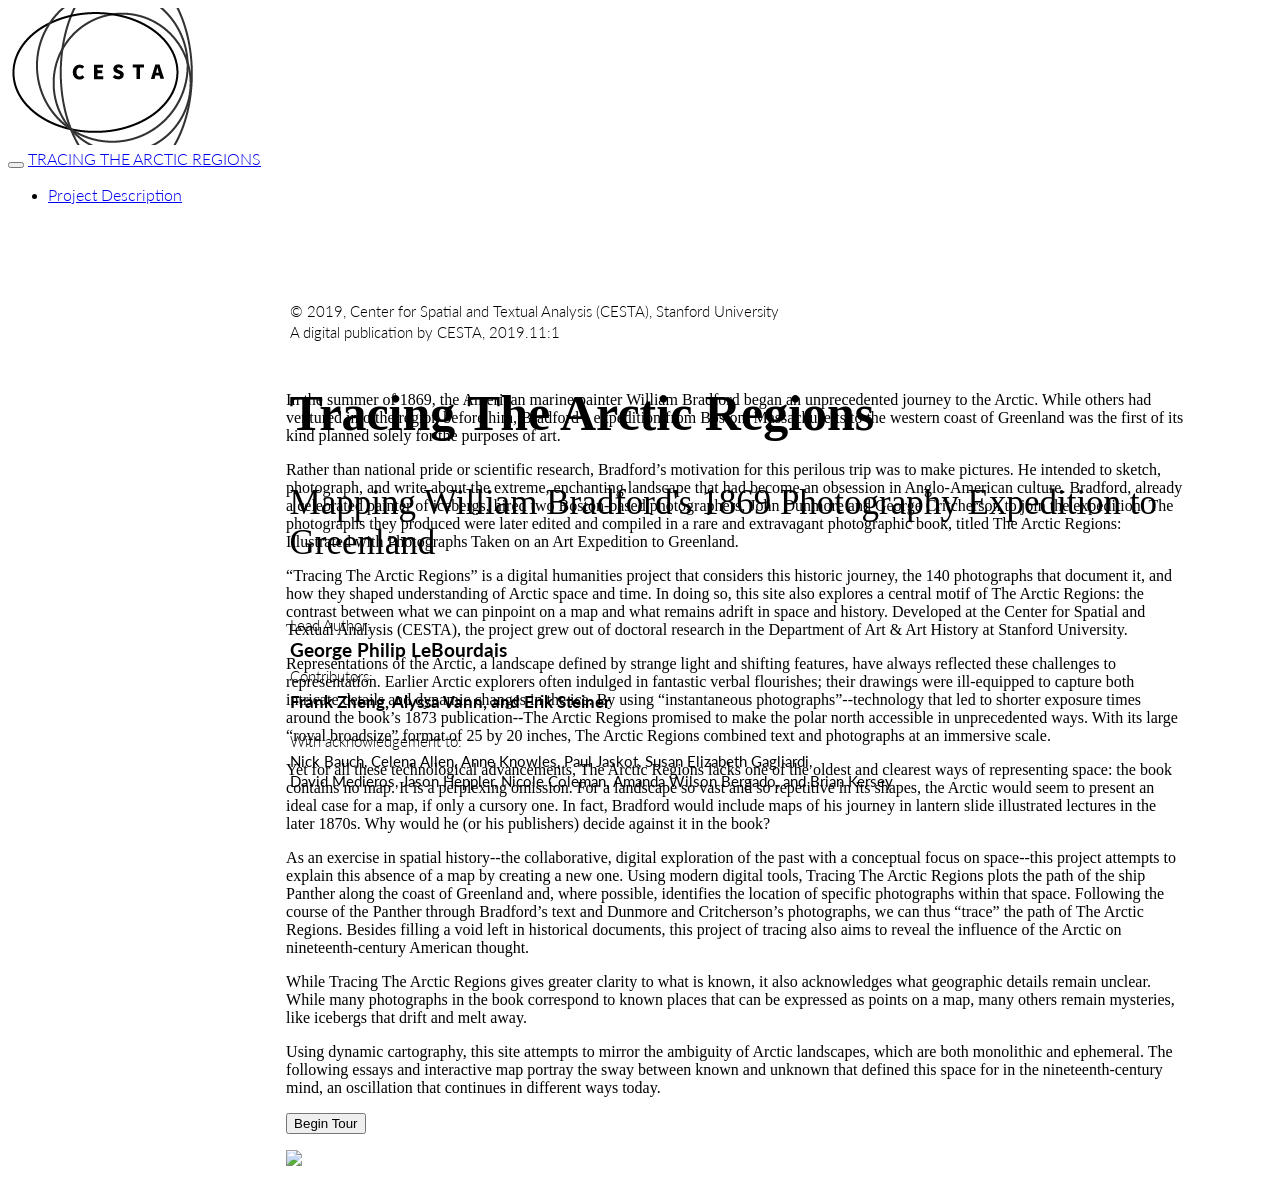
==== index.html @ 44d736f7 "Sync all pages with live Stanford version The GitHub repo had older/stripped-down versions of the HT" ====
<!DOCTYPE html>
<html lang="en">
  <head>
    <meta charset="utf-8">
    <meta http-equiv="X-UA-Compatible" content="IE=edge">
    <meta name="viewport" content="width=device-width, initial-scale=1">
    <!-- The above 3 meta tags *must* come first in the head; any other head content must come *after* these tags -->
    <title>Arctic Regions</title>
    
    <!-- <link rel="stylesheet" href="https://cdnjs.cloudflare.com/ajax/libs/meyer-reset/2.0/reset.min.css"> -->

    <!-- Bootstrap -->
    <link href="bootstrap-3.3.7/css/bootstrap.min.css" rel="stylesheet">
	<link href="https://fonts.googleapis.com/css?family=Crimson+Text:400,400i,600,600i,700,700i|Lato:100,100i,300,300i,400,400i,700,700i,900,900i&display=swap" rel="stylesheet">

    <!-- HTML5 shim and Respond.js for IE8 support of HTML5 elements and media queries -->
    <!-- WARNING: Respond.js doesn't work if you view the page via file:// -->
    <!--[if lt IE 9]>
      <script src="https://oss.maxcdn.com/html5shiv/3.7.3/html5shiv.min.js"></script>
      <script src="https://oss.maxcdn.com/respond/1.4.2/respond.min.js"></script>
    <![endif]-->
  </head>

  <body>

    <!-- navigation -->
    <nav id="nav" class="navbar navbar-fixed-top navbar-book">
              <a class="navbar-brand" style="padding:0px;" href="https://cesta.stanford.edu">
            <img alt="Brand" src="images/cesta_logo_b-01.png" height="100%" style="overflow:hidden;"/>
          </a>
      <div class="container-fluid">
        <div class="navbar-header">
          <button type="button" class="navbar-toggle" data-toggle="collapse" data-target="#myNavbar">
            <span class="icon-bar"></span>
            <span class="icon-bar"></span>
            <span class="icon-bar"></span>
          </button>


          <a class="navbar-brand" href="index.html" style='margin-left:0px;font-weight:300;font-family:"Lato",sans-serif;'>TRACING THE ARCTIC REGIONS</a>
        </div>

        <div class="collapse navbar-collapse" id="myNavbar">
          <ul class="nav navbar-nav navbar-right">

            <li><a href="project-description.html" style='font-weight:300;font-family:"Lato",sans-serif;'>Project Description</a></li>
            <!--<li><a href="contributors.html">Contributors</a></li>-->
          </ul>
        </div>
      </div>
    </nav>



  <div style="line-height:40px; margin-left: 22%; margin-top:50px; width:70%; position:absolute; z-index:100">
  
  <p style='line-height:20px;margin-top:30px;'><span style='font-size:11.5pt;font-weight:300;font-family:"Lato",sans-serif;valign:center;'>© 2019, Center for Spatial and Textual Analysis (CESTA), Stanford University<br>A digital publication by CESTA, 2019.11:1</span></p>

  
      <p style="font-size: 50px;margin-top:50px;font-weight:700;">
        Tracing The Arctic Regions
      </p>
      <p style="font-size: 35px;font-weight:400i;">
        Mapping William Bradford's 1869 Photography Expedition to Greenland
      </p>
      <p style='line-height:25px;margin-top:50px;'><span style='font-size:11.5pt;font-weight:300;font-family:"Lato",sans-serif;'>Lead Author: </span><br><b><span
style='font-size:14pt;font-weight:700;font-family:"Lato",sans-serif;'>George Philip LeBourdais</span></b><br>
<span style='font-size:11.5pt;font-weight:300;font-family:"Lato",sans-serif;'>Contributors: </span><br><b><span
style='font-size:13pt;font-weight:700;font-family:"Lato",sans-serif;'>Frank
Zheng, Alyssa Vann, and Erik Steiner</b></span></p>
<p style='line-height:20px;'><span style='font-size:11.5pt;font-family:"Lato",sans-serif;font-weight:300;'>With
acknowledgement to:</span><br>
<span style='font-size:11.0pt;font-weight:400;font-style:normal;font-family:"Lato",sans-serif;'>Nick Bauch, Celena Allen, Anne Knowles, Paul Jaskot, Susan Elizabeth Gagliardi,<br>David Medieros, Jason Heppler, Nicole Coleman, Amanda Wilson Bergado, and Brian Kersey</span></p>
  </div>
  <div>
  
</div>

<div id="intro-video-container" style="min-width:1500px"><span>
      <video style="overflow:hidden;" id="intro-video" autoplay loop>
          <source src="assets/homepage.mp4" type="video/mp4" />
      </video>
      </span>
    </div>

    <div id="homepage-text-outer">
      <div style="width:900px; margin-left: 22%;">
        <p></p>

        <p>
        In the summer of 1869, the American marine painter William Bradford began an unprecedented journey to the Arctic. While others had ventured into the region before him, Bradford’s expedition from Boston, Massachusetts to the western coast of Greenland was the first of its kind planned solely for the purposes of art.
        </p>

        <p>
        Rather than national pride or scientific research, Bradford’s motivation for this perilous trip was to make pictures. He intended to sketch, photograph, and write about the extreme, enchanting landscape that had become an obsession in Anglo-American culture. Bradford, already a celebrated painter of icebergs, hired two Boston-based photographers, John Dunmore and George Critcherson to join the expedition. The photographs they produced were later edited and compiled in a rare and extravagant photographic book, titled The Arctic Regions: Illustrated with Photographs Taken on an Art Expedition to Greenland.
        </p>

        <p>
        “Tracing The Arctic Regions” is a digital humanities project that considers this historic journey, the 140 photographs that document it, and how they shaped understanding of Arctic space and time. In doing so, this site also explores a central motif of The Arctic Regions: the contrast between what we can pinpoint on a map and what remains adrift in space and history. Developed at the Center for Spatial and Textual Analysis (CESTA), the project grew out of doctoral research in the Department of Art &amp; Art History at Stanford University.
        </p>

        <p>
        Representations of the Arctic, a landscape defined by strange light and shifting features, have always reflected these challenges to representation. Earlier Arctic explorers often indulged in fantastic verbal flourishes; their drawings were ill-equipped to capture both intricate details and dynamic changes in the ice. By using “instantaneous photographs”--technology that led to shorter exposure times around the book’s 1873 publication--The Arctic Regions promised to make the polar north accessible in unprecedented ways. With its large “royal broadsize” format of 25 by 20 inches, The Arctic Regions combined text and photographs at an immersive scale.
        </p>

        <p>
        Yet for all these technological advancements, The Arctic Regions lacks one of the oldest and clearest ways of representing space: the book contains no map. It is a perplexing omission. For a landscape so vast and so repetitive in its shapes, the Arctic would seem to present an ideal case for a map, if only a cursory one. In fact, Bradford would include maps of his journey in lantern slide illustrated lectures in the later 1870s. Why would he (or his publishers) decide against it in the book?
        </p>

        <p>
        As an exercise in spatial history--the collaborative, digital exploration of the past with a conceptual focus on space--this project attempts to explain this absence of a map by creating a new one. Using modern digital tools, Tracing The Arctic Regions plots the path of the ship Panther along the coast of Greenland and, where possible, identifies the location of specific photographs within that space. Following the course of the Panther through Bradford’s text and Dunmore and Critcherson’s photographs, we can thus “trace” the path of The Arctic Regions. Besides filling a void left in historical documents, this project of tracing also aims to reveal the influence of the Arctic on nineteenth-century American thought.
        </p>

        <p>
        While Tracing The Arctic Regions gives greater clarity to what is known, it also acknowledges what geographic details remain unclear. While many photographs in the book correspond to known places that can be expressed as points on a map, many others remain mysteries, like icebergs that drift and melt away.
        </p>

        <p>
        Using dynamic cartography, this site attempts to mirror the ambiguity of Arctic landscapes, which are both monolithic and ephemeral. The following essays and interactive map portray the sway between known and unknown that defined this space for in the nineteenth-century mind, an oscillation that continues in different ways today.
        </p>

<p>
<button class="btn btn-lg btn-success" onclick="window.location.href = 'narrative.html';">Begin Tour</button>
<p>
<p>
        <a href="narrative.html">
          <img id="book-image" src="images/HomePage_ArcticRegionsCover.jpg"/>
        </a>
      </p>
      </div>
    </div>

    <script src='http://cdnjs.cloudflare.com/ajax/libs/jquery/2.1.3/jquery.min.js'></script>
    <!-- jQuery (necessary for Bootstrap's JavaScript plugins) -->
    <script src="https://ajax.googleapis.com/ajax/libs/jquery/1.12.4/jquery.min.js"></script>
    <!-- Include all compiled plugins (below), or include individual files as needed -->
    <script src="bootstrap-3.3.7/js/bootstrap.min.js"></script>

    <!-- d3 -->
    <script src="https://d3js.org/d3.v3.min.js"></script>
    <script src="https://d3js.org/topojson.v1.min.js"></script>
    <script src="https://d3js.org/queue.v1.min.js"></script>

  </body>
</html>
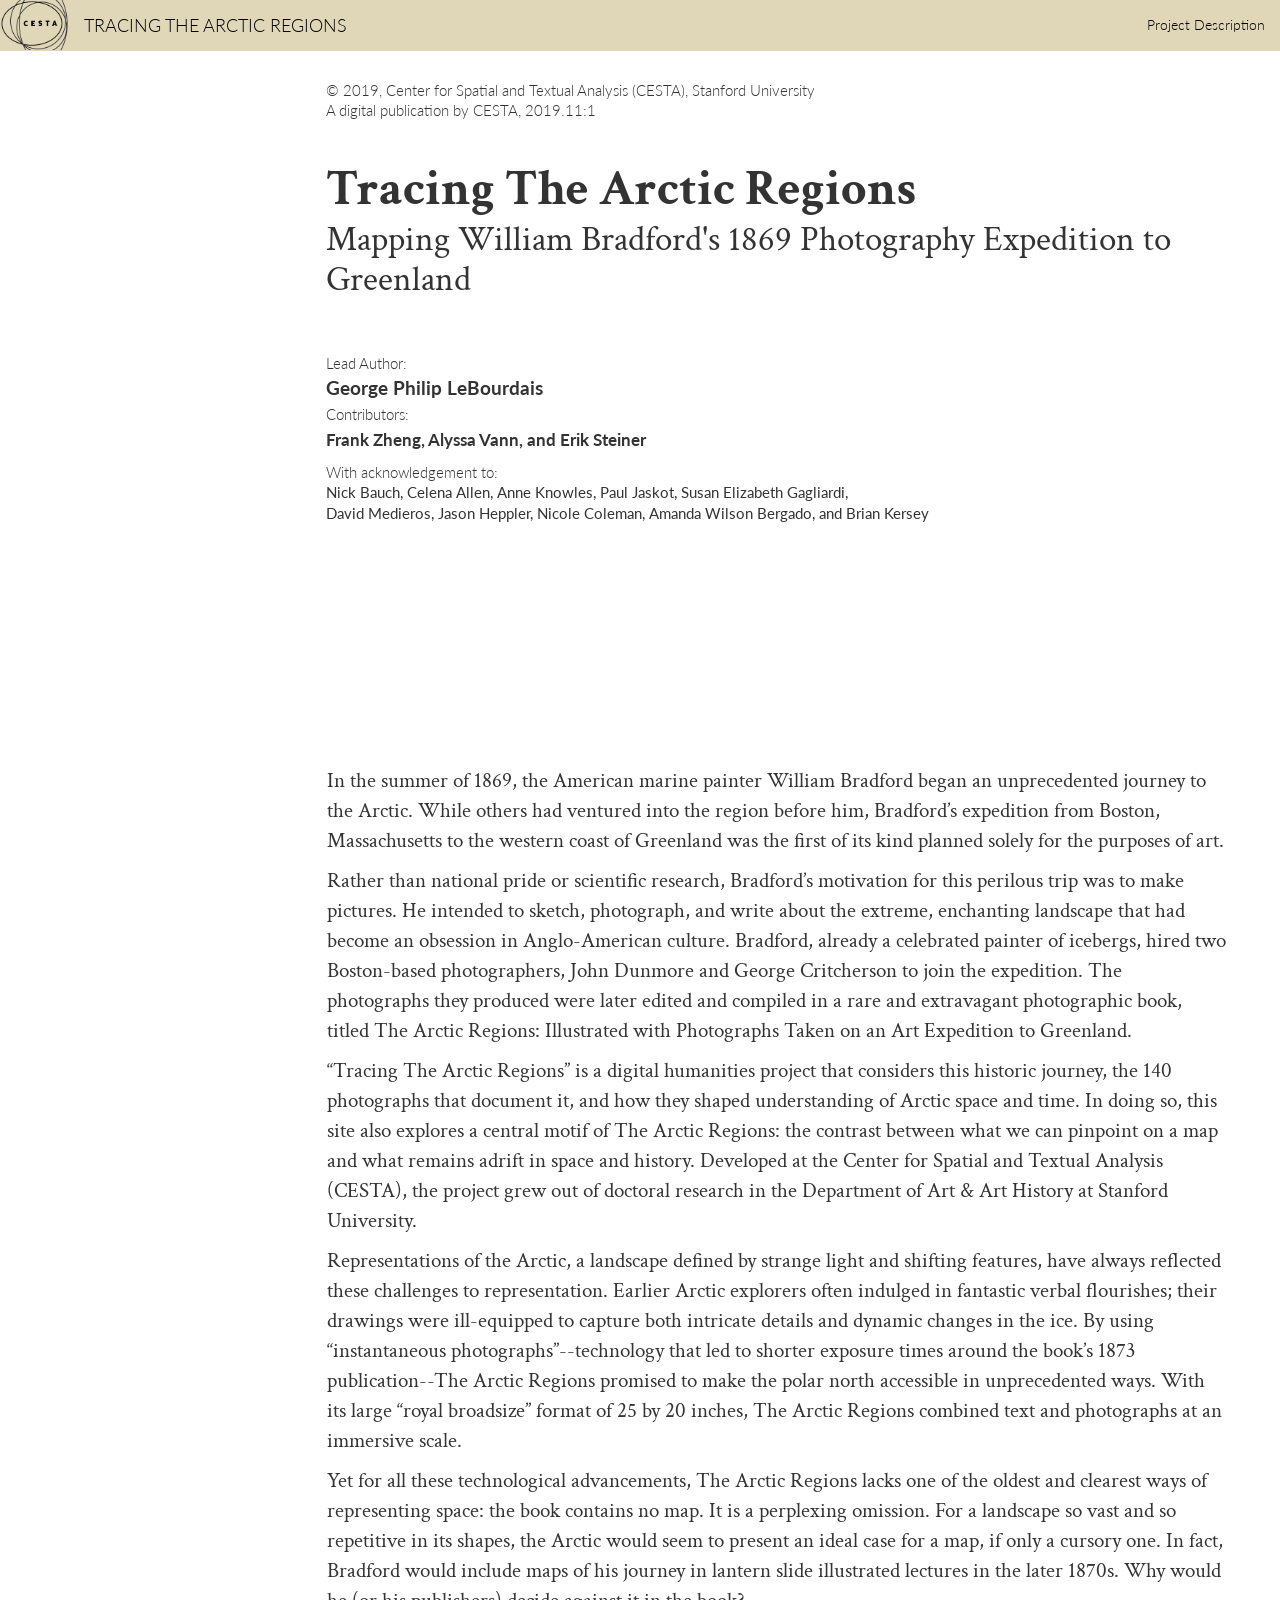
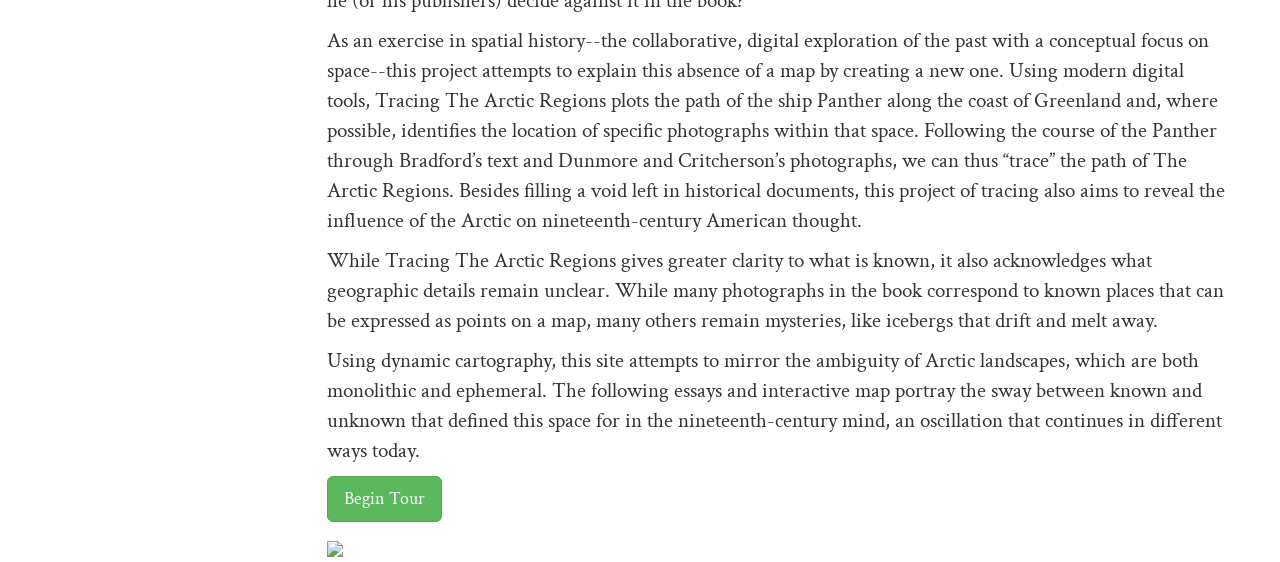
==== commit 39255e65: "Fix homepage layout: sync CSS with Stanford, enable video autoplay - Replaced bootstrap.min.css and " ====
--- a/index.html
+++ b/index.html
@@ -77,7 +77,7 @@
 </div>
 
 <div id="intro-video-container" style="min-width:1500px"><span>
-      <video style="overflow:hidden;" id="intro-video" autoplay loop>
+      <video style="overflow:hidden;" id="intro-video" autoplay loop muted playsinline>
           <source src="assets/homepage.mp4" type="video/mp4" />
       </video>
       </span>
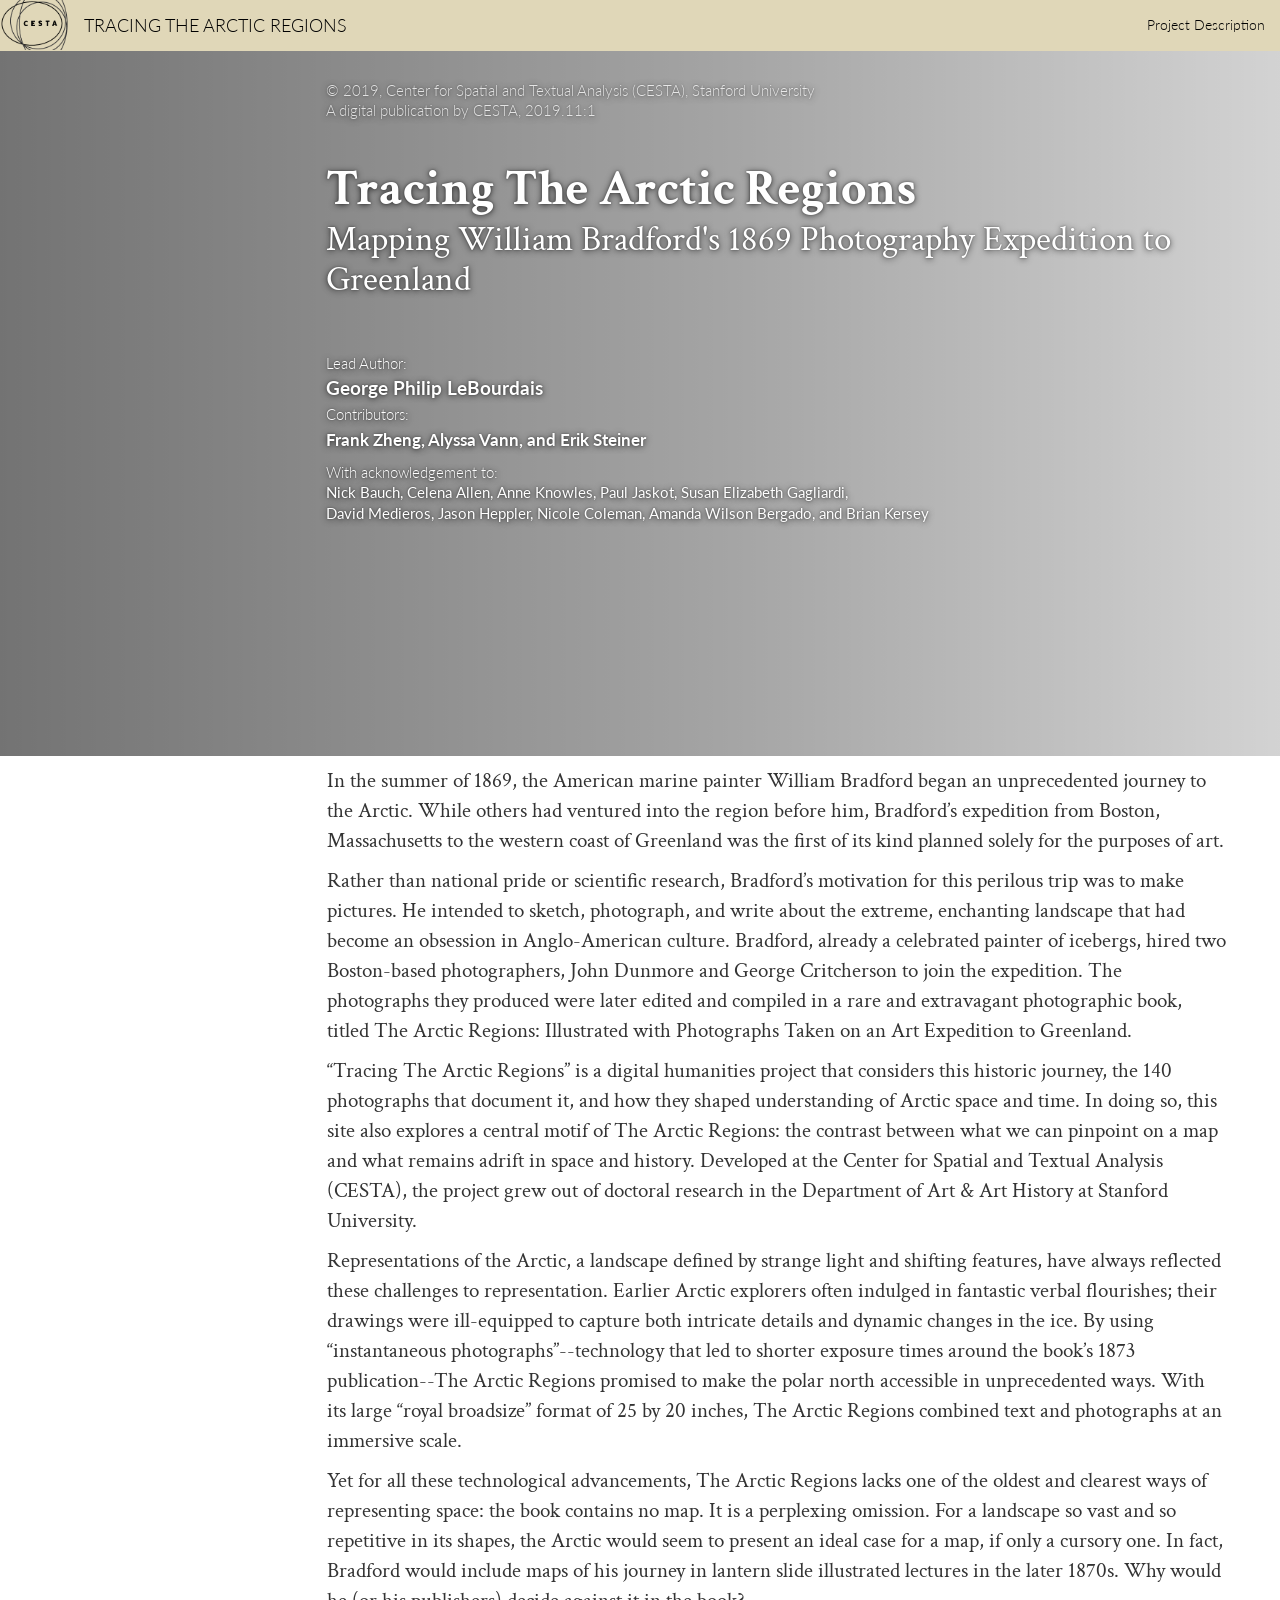
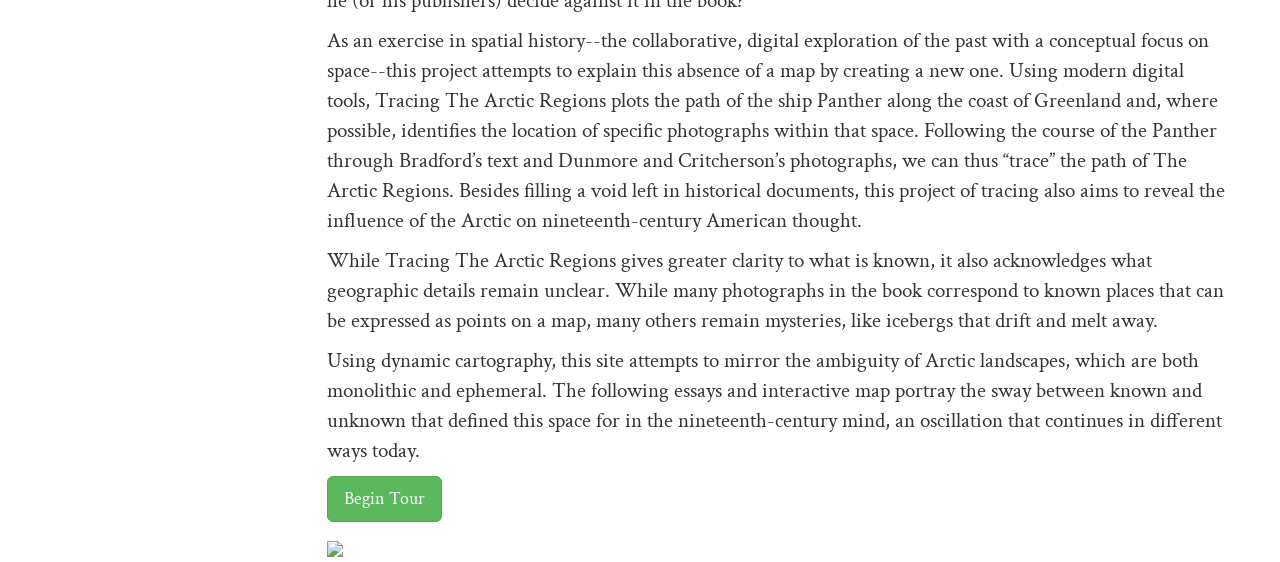
==== commit 812eeba4: "Add video overlay and hero text contrast on homepage Dark gradient overlay (left-to-right) on the vi" ====
--- a/index.html
+++ b/index.html
@@ -11,6 +11,7 @@
 
     <!-- Bootstrap -->
     <link href="bootstrap-3.3.7/css/bootstrap.min.css" rel="stylesheet">
+    <link href="css/custom.css" rel="stylesheet">
 	<link href="https://fonts.googleapis.com/css?family=Crimson+Text:400,400i,600,600i,700,700i|Lato:100,100i,300,300i,400,400i,700,700i,900,900i&display=swap" rel="stylesheet">
 
     <!-- HTML5 shim and Respond.js for IE8 support of HTML5 elements and media queries -->
@@ -52,7 +53,7 @@
 
 
 
-  <div style="line-height:40px; margin-left: 22%; margin-top:50px; width:70%; position:absolute; z-index:100">
+  <div id="hero-text" style="line-height:40px; margin-left: 22%; margin-top:50px; width:70%; position:absolute; z-index:100">
   
   <p style='line-height:20px;margin-top:30px;'><span style='font-size:11.5pt;font-weight:300;font-family:"Lato",sans-serif;valign:center;'>© 2019, Center for Spatial and Textual Analysis (CESTA), Stanford University<br>A digital publication by CESTA, 2019.11:1</span></p>
 
--- a/css/custom.css
+++ b/css/custom.css
@@ -0,0 +1,403 @@
+
+html, body { 
+   height: 100%;
+   font-family: 'Crimson Text', serif;
+}
+
+#cover {
+	position: fixed; 
+	height: 100%; 
+	width: 100%; 
+	top:0; 
+	left: 0; 
+	background: #ffffff; 
+	z-index:9999;
+}
+
+#nav a {
+    color: black;
+}
+
+.navbar-book {
+    background-color: #e0d7b8;
+}
+
+h1 {
+    padding-top: 10px;
+    font-size: 250%;
+    margin-left: 5%;
+    width: 100%;
+}
+
+h0 {
+	font-size: 5em;
+    text-align: center;
+    padding-top: 10px;
+    font-size: 250%;
+    margin-left: 5%;
+    width: 100%;
+}
+
+p {
+    margin-left: 5%;
+    font-size: 150%;
+    width: 100%;
+}
+
+sup {
+	z-index: -100;
+}
+
+figcaption {
+	padding-bottom: 10px;
+}
+
+.figcaption-horizontal {
+	margin-left: 5%;
+}
+
+.figcaption-vertical {
+	margin-left: 5%;
+}
+
+
+  /************/
+ /* HOMEPAGE */
+/************/
+#intro-video-container {
+	width: 100%;
+	position: relative;
+}
+
+#intro-video-container h1 {
+	word-wrap: normal;
+	position: absolute;
+	top: 18vh;
+	margin-left: 700px;
+	width: 700px;
+    transform: translateX(-50%) translateY(-50%);
+    font-size: 50px;
+}
+#intro-video-container h2 {
+	word-wrap: normal;
+	position: absolute;
+	top: 27vh;
+	margin-left: 700px;
+	width: 700px;
+    transform: translateX(-50%) translateY(-50%);
+    font-size: 25px;
+}
+
+#intro-video {
+	width: 100%;
+}
+
+/* Dark gradient overlay for text readability */
+#intro-video-container::after {
+	content: '';
+	position: absolute;
+	top: 0;
+	left: 0;
+	width: 100%;
+	height: 100%;
+	background: linear-gradient(
+		to right,
+		rgba(0, 0, 0, 0.55) 0%,
+		rgba(0, 0, 0, 0.35) 50%,
+		rgba(0, 0, 0, 0.1) 100%
+	);
+	pointer-events: none;
+	z-index: 50;
+}
+
+/* Hero text over video */
+#hero-text p,
+#hero-text span {
+	color: #ffffff;
+	text-shadow: 0 1px 6px rgba(0, 0, 0, 0.7), 0 0 2px rgba(0, 0, 0, 0.4);
+}
+
+#hero-text b,
+#hero-text span[style*="font-weight:700"] {
+	color: #ffffff;
+}
+
+#hero-text > p:first-child {
+	opacity: 0.75;
+}
+
+#homepage-text-title {
+	margin-left: 80%;
+	margin: 0 auto;
+}
+#homepage-text-title p {
+	margin-left: 15%;
+	max-width: 1000px;
+}
+
+#homepage-text-inner {
+	width: 80%;
+  	margin: 0 auto;
+}
+
+#homepage-text-inner p {
+	margin-left: 45%;
+	max-width: 1000px;
+}
+
+#homepage-text-inner img {
+	margin-left: 15%;
+	margin-top: 10px;
+	width: 70%;
+	max-width: 1000px;
+	margin-bottom: 10px;
+}
+
+/*#book-image {
+    display: block;
+    margin: auto;
+    width: 40%;
+    padding-top: 10px;
+}*/
+
+
+  /****************/
+ /* CONTRIBUTORS */
+/****************/
+.contributors {
+  width: 60%;
+  margin-left: auto ;
+  margin-right: auto ;
+}
+
+.contributors img {
+	float: left;
+	width: 10%;
+	height: 50%;
+	margin-left: auto;
+}
+
+.contributors p {
+	margin-left: 10%;
+}
+
+.contributors h1 {
+	margin-left: 20%;
+}
+
+.contributors h4 {
+	margin-left: 20%;
+	color: grey;
+}
+
+.contributors p {
+	margin-left: 20%;
+}
+
+
+  /*************/
+ /* NARRATIVE */
+/*************/
+#top-images {
+	height: 12%;
+	width: 100%;
+    position: fixed;
+	display: flex;
+	align-items: center;
+	justify-content: center;
+	background-color: #222;
+}
+
+.thumbnail-img-div {
+    height: 100%;
+    overflow-x: hidden;
+    max-width: 9%;
+    margin: 0.5%;
+    display: flex;
+    align-items: center;
+    justify-content: center;
+}
+
+.thumbnail-img-button{
+	/*height: 50px;*/
+}
+
+.thumbnail-button-div {
+    height: 100%;
+    /*overflow-x: hidden;*/
+    max-width: 9%;
+    margin: 0.5%;
+    display: flex;
+    align-items: center;
+    justify-content: center;
+}
+
+.thumbnail-img {
+    max-height: 95%;
+}
+
+#main-image-div {
+    margin-left: 5%;
+
+    height: 40%;
+    width: 100%;
+    position: fixed;
+    background-color: white;
+    display: block;
+}
+
+#main-image-div figcaption{
+	margin-left: 0.2%;
+	padding:10px;
+	position: absolute;
+	bottom: 0;
+	background:rgba(0,0,0,0.5);
+	color: white;
+	visibility: hidden;
+	font-family: "Open Sans";
+	font-weight: 300;
+	font-size: 85%;
+}
+
+#main-image-div:hover figcaption{
+    visibility: visible;
+} 
+
+#main-image-div:before {
+    content: '';
+    display: inline-block;
+    vertical-align: bottom;
+    height: 100%;
+}
+
+#main-image {
+    display: inline-block;
+    vertical-align: bottom;
+    max-height: 95%;
+    max-width: 100%;
+    box-shadow: 5px 5px 10px grey;
+}
+
+#content {
+    width: 45%;
+    z-index: -100;
+}
+
+.footnote {
+	font-size: 100%;
+}
+
+.coastline {
+	fill: none;
+    stroke: #636262;
+	stroke-width: 2px;
+}
+
+.land {
+    fill: #efeded;
+}
+
+#map {
+    position: fixed;
+    z-index: -100;
+}
+
+#map-svg {
+    position: fixed;
+    left: 0px;
+}
+
+#footer {
+    z-index: 200;
+    height: 6%;
+    width: 100%;
+    box-shadow: 0px 500px 0px 500px #e0d7b8;
+}
+
+.footer-button-div {
+	display: flex;
+	margin-left: 2%;
+    margin-right: 2%;
+}
+
+#footer ul {
+    align-items: center;
+}
+
+.flow-beneath {
+	z-index: -100;
+	position: relative;
+}
+
+.side-by-side {
+    margin-left: 5%;
+}
+
+.side-by-side-image {
+	display: inline-block;
+    width: 45%;
+    padding-bottom: 10px;
+}
+
+.in-line-horizontal-image {
+	display: block;
+    margin-left: 5%;
+    width: 100%;
+	padding-bottom: 10px;
+	padding-top: 10px;
+
+}
+
+.in-line-vertical-image {
+	display: block;
+    margin-left: 5%;
+    width: 50%;
+	padding-bottom: 10px;
+	padding-top: 10px;
+
+}
+
+#modal-box {
+    /*height: 100%;*/
+    /*display: flex;*/
+    /*align-items: center;*/
+    /*justify-content: center;*/
+}
+
+.modal-dialog {
+	position: relative;
+    display: table;
+    overflow-y: auto;    
+    overflow-x: auto;
+    width: auto;
+}
+
+
+/*
+.container .overlay {
+  color: #fff;
+  font-family: 'Oxygen', sans-serif;
+  position: relative;
+  top: 10%;
+  left: 50%;
+  width: 100%;
+  max-width: 25em;
+  box-sizing: border-box;
+  padding: 2em;
+  line-height: 1.5;
+  text-align: center;
+  -webkit-transform: translateX(-50%);
+          transform: translateX(-50%);
+}
+
+p.introduction:first-letter {
+ font-size: 44px;
+ float: left; 
+ line-height: 35px;
+ padding-top: 3px; 
+ padding-right: 3px;
+ font-family: Arial, "Helvetica Neue", Helvetica, sans-serif;
+}
+*/
+
+
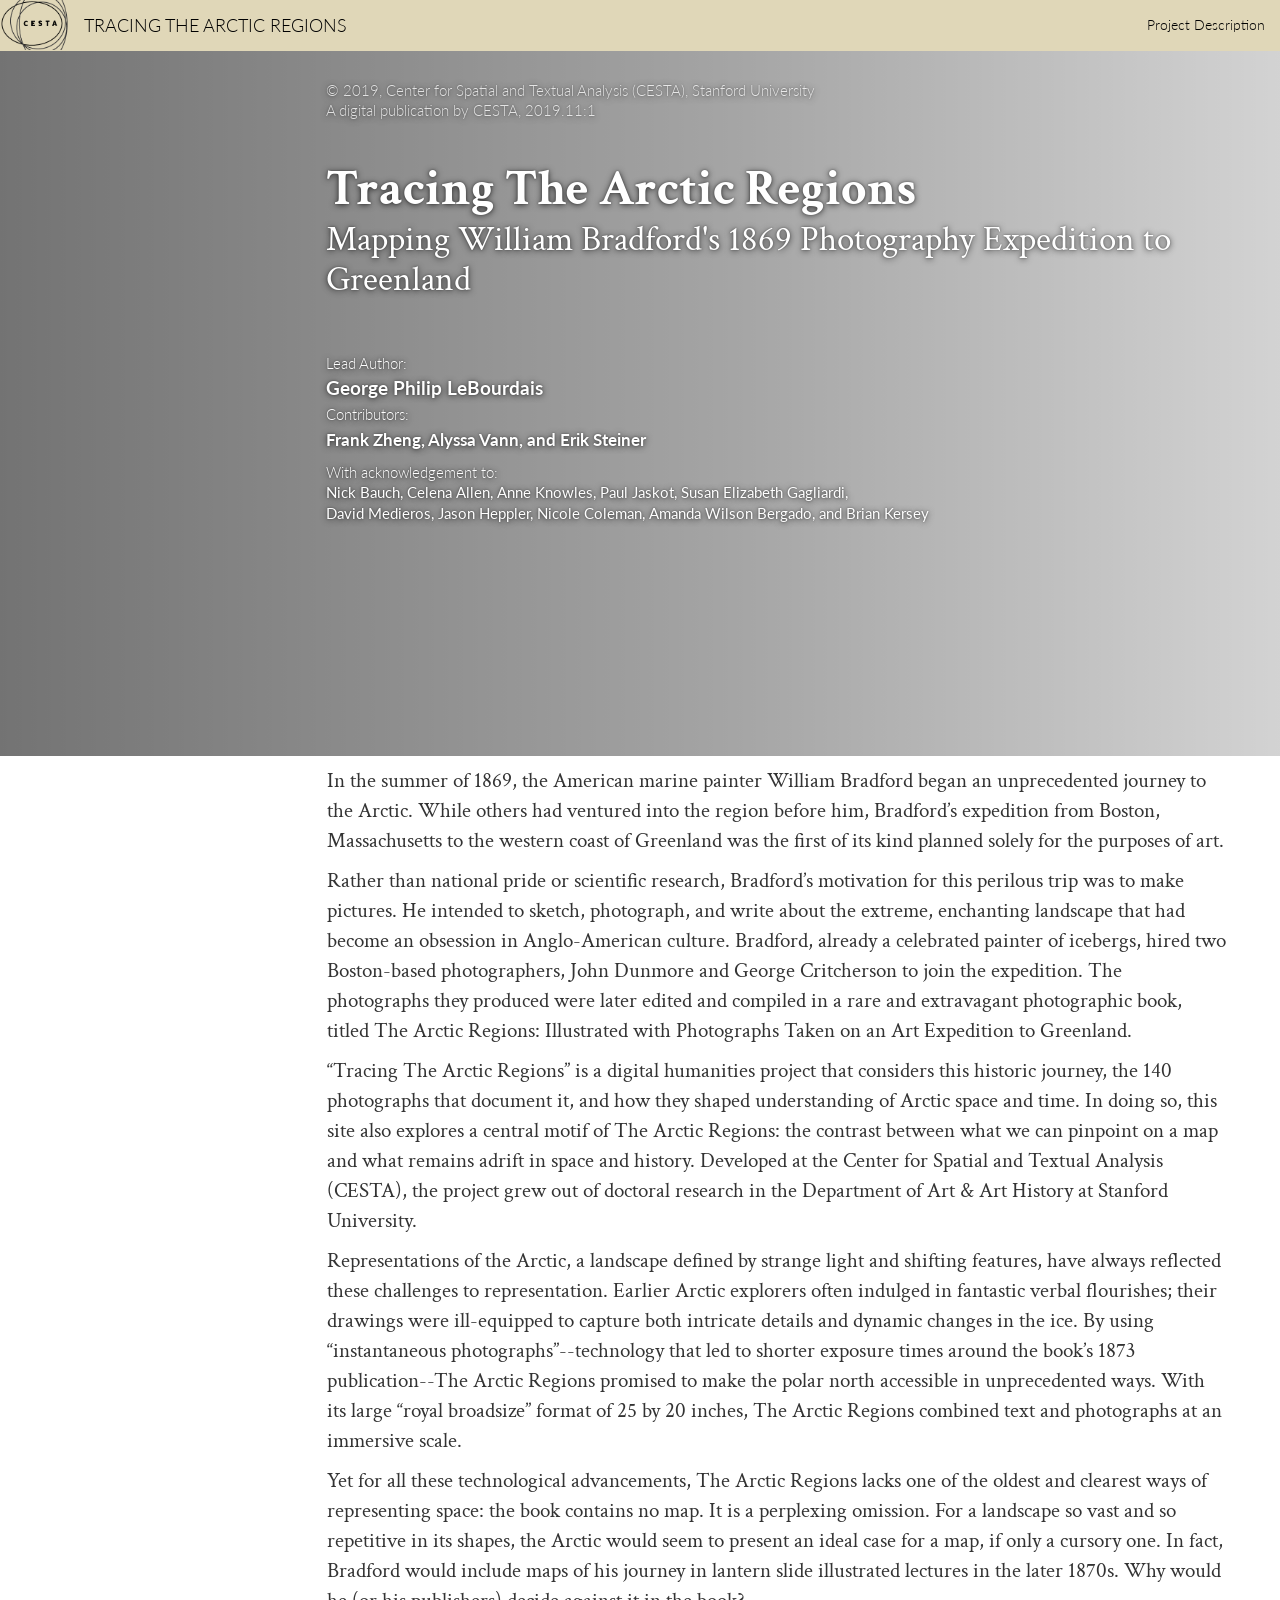
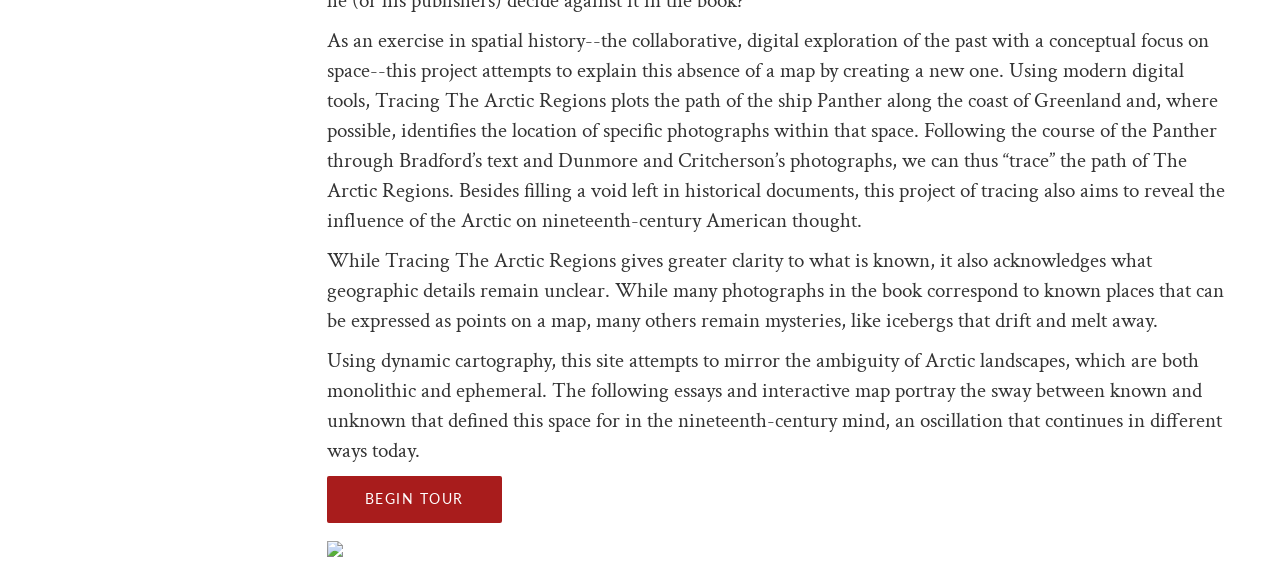
==== commit a2e83972: "Restyle buttons with project color palette - Homepage: replace green Bootstrap btn-success with deep" ====
--- a/index.html
+++ b/index.html
@@ -121,7 +121,7 @@
         </p>
 
 <p>
-<button class="btn btn-lg btn-success" onclick="window.location.href = 'narrative.html';">Begin Tour</button>
+<button class="btn btn-lg btn-arctic" onclick="window.location.href = 'narrative.html';">Begin Tour</button>
 <p>
 <p>
         <a href="narrative.html">
--- a/css/custom.css
+++ b/css/custom.css
@@ -161,6 +161,63 @@
 }*/
 
 
+  /************/
+ /* BUTTONS  */
+/************/
+.btn-arctic {
+	background-color: #a81c1c;
+	color: #ffffff;
+	border: 2px solid #a81c1c;
+	font-family: 'Lato', sans-serif;
+	font-weight: 400;
+	letter-spacing: 1.5px;
+	text-transform: uppercase;
+	font-size: 14px;
+	padding: 12px 36px;
+	border-radius: 2px;
+	transition: background-color 0.2s ease, color 0.2s ease;
+}
+
+.btn-arctic:hover,
+.btn-arctic:focus {
+	background-color: transparent;
+	color: #a81c1c;
+	border-color: #a81c1c;
+}
+
+/* Thumbnail bar arrows */
+.thumbnail-button-div img {
+	opacity: 0.5;
+	transition: opacity 0.2s ease, transform 0.15s ease;
+	cursor: pointer;
+}
+
+.thumbnail-button-div img:hover {
+	opacity: 1.0;
+	transform: scale(1.15);
+}
+
+/* Footer pagination */
+#footer .pagination > li > a {
+	font-family: 'Lato', sans-serif;
+	font-weight: 400;
+	letter-spacing: 1px;
+	text-transform: uppercase;
+	font-size: 13px;
+	color: #a81c1c;
+	background-color: transparent;
+	border: 1px solid #a81c1c;
+	border-radius: 2px;
+	padding: 8px 20px;
+	transition: background-color 0.2s ease, color 0.2s ease;
+}
+
+#footer .pagination > li > a:hover {
+	background-color: #a81c1c;
+	color: #ffffff;
+}
+
+
   /****************/
  /* CONTRIBUTORS */
 /****************/
